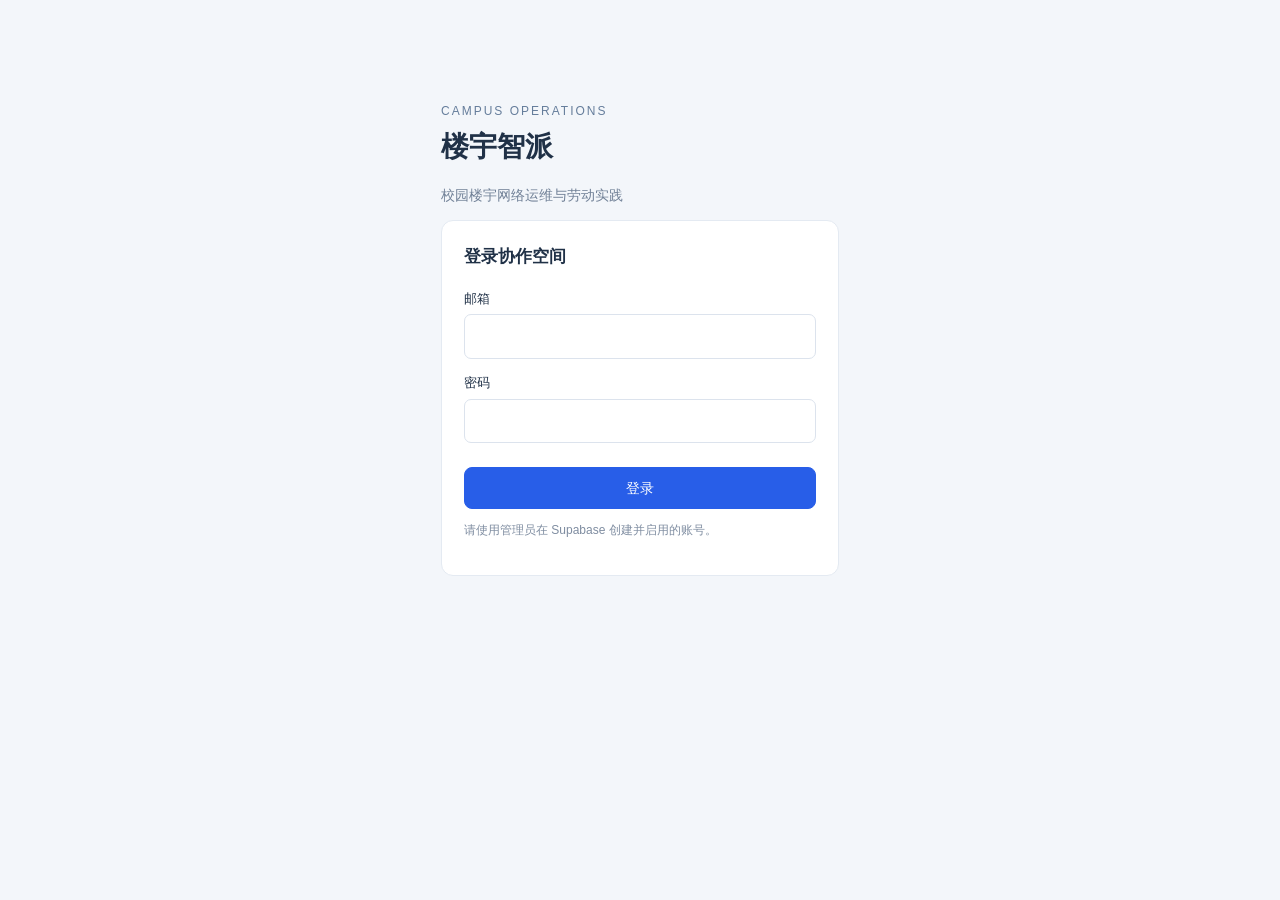
==== index.html @ e805083b "Add files via upload" ====
<!doctype html><html lang="zh-CN"><head><meta charset="utf-8"><meta name="viewport" content="width=device-width,initial-scale=1"><title>楼宇智派</title><meta http-equiv="refresh" content="0;url=./public/"></head><body><p><a href="./public/">进入楼宇智派</a></p></body></html>
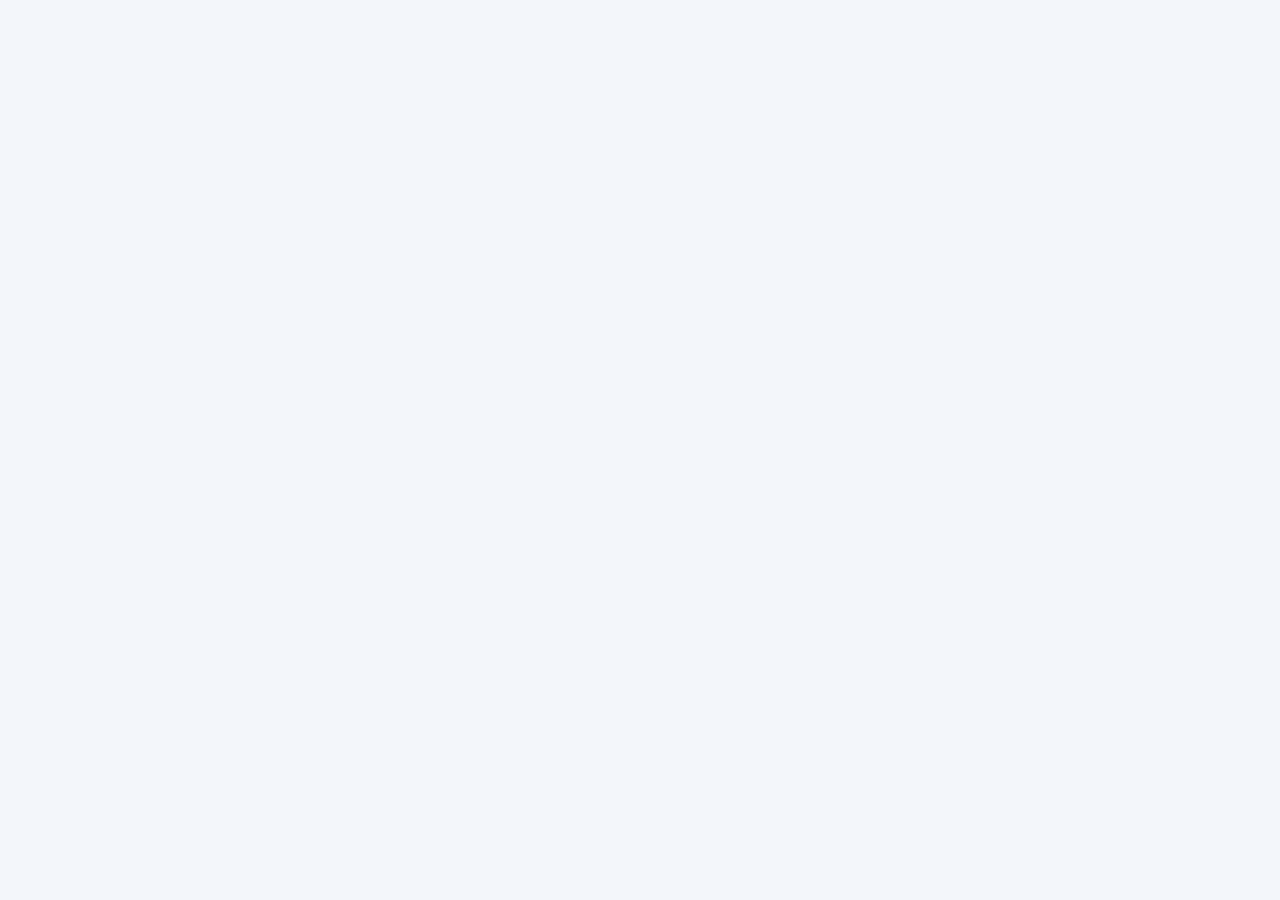
==== commit b58b8c1c: "Add files via upload" ====
--- a/index.html
+++ b/index.html
@@ -1 +1,3 @@
-<!doctype html><html lang="zh-CN"><head><meta charset="utf-8"><meta name="viewport" content="width=device-width,initial-scale=1"><title>楼宇智派</title><meta http-equiv="refresh" content="0;url=./public/"></head><body><p><a href="./public/">进入楼宇智派</a></p></body></html>
+<!doctype html><html lang="zh-CN"><head><meta charset="utf-8"><meta name="viewport" content="width=device-width,initial-scale=1"><title>校园楼宇运维助手</title><link rel="stylesheet" href="./style.css?v=20261114-workflow-1"></head><body><div id="app"></div><dialog id="modal"></dialog><div id="toast" role="status"></div><script src="./config.js?v=20261030-gateway-1"></script><script src="./roster.js?v=20261109-roster-access-2"></script><script type="module" src="./app.js?v=20261114-workflow-1"></script></body></html>
+
+
--- a/style.css
+++ b/style.css
@@ -0,0 +1,30 @@
+*{box-sizing:border-box}body{margin:0;background:#f3f6fa;color:#203147;font:14px/1.6 "Segoe UI","Microsoft YaHei",sans-serif}button,input,select,textarea{font:inherit}button{cursor:pointer;border:1px solid #dce4ed;background:white;border-radius:8px;padding:9px 16px;color:inherit}button:hover{filter:brightness(.96)}button:disabled{opacity:.55;cursor:wait}.primary{background:#285ee8;color:white;border-color:#285ee8}aside{position:fixed;inset:0 auto 0 0;width:222px;background:#13243c;color:#b5c4d9;padding:30px 18px;display:flex;flex-direction:column}aside h2{color:white;margin:0;font-size:24px;letter-spacing:2px}aside small{color:#8398b4}nav{margin-top:40px;display:grid;gap:8px}nav button{text-align:left;background:none;border:0;color:#b5c4d9;padding:12px 16px}nav button.active{background:#2a5ce0;color:white}aside footer{margin-top:auto;padding:16px 10px;border-top:1px solid #2a3a51}.workspace{margin-left:222px}header{background:white;border-bottom:1px solid #e5eaf1;padding:18px 36px;display:flex;align-items:center;justify-content:space-between;gap:16px}header .actions{display:flex;gap:8px;align-items:center}main{max-width:1450px;margin:auto;padding:30px 36px}.eyebrow{color:#657d9b;font-size:12px;letter-spacing:2px}h1{font-size:28px;margin:4px 0 8px}h2{font-size:17px;margin:0 0 18px}p{color:#718197}.topline{display:flex;justify-content:space-between;align-items:center;gap:16px;margin-bottom:24px}.banner{background:#e8efff;color:#31549a;border:1px solid #d7e3ff;padding:10px 16px;border-radius:8px;margin-bottom:24px}.stats{display:grid;grid-template-columns:repeat(4,1fr);gap:18px;margin-bottom:24px}.stat,.card{background:white;border:1px solid #e4eaf2;border-radius:12px;padding:22px}.stat small{color:#718197}.stat strong{display:block;font-size:32px;margin:7px 0}.stat span{color:#39886a;font-size:12px}.grid{display:grid;grid-template-columns:1.8fr 1fr;gap:22px}.card{margin-bottom:22px}.row{display:flex;align-items:center;justify-content:space-between;gap:12px;padding:15px 0;border-bottom:1px solid #edf1f6}.row:last-child{border:0}.row strong{display:block}.muted{color:#7f8da1;font-size:12px}.badge{font-size:12px;padding:3px 9px;background:#edf2ff;color:#4166c1;border-radius:5px;white-space:nowrap}.badge.done{background:#e6f6ee;color:#278160}.badge.warn{background:#fff2e3;color:#b57524}.toolbar{display:flex;gap:12px;margin-bottom:20px}input,select,textarea{width:100%;padding:10px 12px;border:1px solid #dce3ed;border-radius:7px;background:white;color:#203147}input:focus,select:focus,textarea:focus{outline:2px solid #a9bfff}label{display:block;margin:14px 0 5px;font-size:13px}textarea{min-height:95px;resize:vertical}table{width:100%;border-collapse:collapse;text-align:left}th{background:#f7f9fc;color:#77869b;font-size:12px;font-weight:500}th,td{padding:14px 12px;border-bottom:1px solid #edf1f6}.table-wrap{overflow:auto}.progress{height:7px;background:#eef2f7;border-radius:9px;margin:9px 0 18px;overflow:hidden}.progress i{display:block;height:100%;background:#4275ed}.empty{text-align:center;padding:40px;color:#8896a9}dialog{border:0;border-radius:14px;width:min(540px,94vw);padding:28px;box-shadow:0 20px 80px #13243c33}dialog::backdrop{background:#14233b66}.dialog-head{display:flex;justify-content:space-between;align-items:center}.form-actions{display:flex;justify-content:flex-end;gap:10px;margin-top:24px}#toast{position:fixed;bottom:30px;left:50%;transform:translateX(-50%);background:#203147;color:white;padding:12px 22px;border-radius:9px;display:none;z-index:10}.notice{white-space:pre-wrap}.report{white-space:pre-wrap;line-height:2}.chips{display:flex;gap:8px;flex-wrap:wrap}.mobile-brand{display:none}a{color:#285ee8}.avatar{display:inline-grid;place-items:center;background:#e9effe;color:#315fce;border-radius:50%;width:34px;height:34px;margin-right:8px} @media(max-width:900px){aside{width:175px;padding:24px 12px}.workspace{margin-left:175px}main{padding:22px}.stats{grid-template-columns:repeat(2,1fr)}.grid{grid-template-columns:1fr}header{padding:15px 22px}.topline{align-items:flex-start}header .muted{display:none}}@media(max-width:600px){aside{position:static;width:100%;padding:16px}aside h2{font-size:20px}aside small,aside footer{display:none}nav{display:flex;overflow:auto;margin-top:12px;gap:4px}nav button{white-space:nowrap;padding:8px 12px}.workspace{margin:0}header{padding:12px 16px;font-size:12px}header .actions{flex-wrap:wrap;justify-content:flex-end}header button{padding:5px 9px}main{padding:20px 14px}h1{font-size:23px}.stat,.card{padding:16px}.stats{gap:10px}.stat strong{font-size:27px}.topline{flex-wrap:wrap}td,th{padding:12px 9px}.toolbar{flex-wrap:wrap}}
+
+.form-error{color:#a82929;white-space:pre-wrap}.form-error:empty{display:none}
+
+@media(max-width:600px){input,select,textarea{font-size:16px}}
+
+nav .nav-link{display:block;text-align:left;color:#b5c4d9;padding:12px 16px;border-radius:8px;text-decoration:none;white-space:nowrap}nav .nav-link:hover{background:#203650}nav .nav-link:focus-visible{outline:2px solid #a9bfff;outline-offset:2px}.assistant-entry{margin:16px 0}@media(max-width:600px){nav .nav-link{padding:8px 12px}}
+
+.roster-stats{grid-template-columns:repeat(3,minmax(0,1fr))}
+.roster-areas{margin-bottom:16px}
+.roster-areas button[aria-pressed="true"]{color:#2457cc;background:#eaf0ff;border-color:#a9bfff;font-weight:600}
+.roster-toolbar{display:grid;grid-template-columns:minmax(0,2fr) minmax(0,1fr)}
+.roster-group-heading{display:flex;align-items:center;gap:10px;margin-bottom:12px}
+.roster-group-heading h2{margin:0}.roster-group td{font-variant-numeric:tabular-nums}
+@media(min-width:601px){aside nav{min-height:0;overflow-y:auto}aside footer{flex-shrink:0}}
+@media(max-width:600px){.roster-stats{gap:8px}.roster-stats .stat{padding:12px 10px}.roster-stats .stat span{display:none}.roster-toolbar{grid-template-columns:1fr}.roster-group{padding:12px}}
+
+#presence-form button, #dispatch-form button { margin-top: 16px; }
+#available-only { width: auto; }
+#presence-results { margin-top: 12px; }
+
+@media(min-width:601px){aside{overflow-y:auto}aside h2{font-size:19px;letter-spacing:0}aside nav{margin-top:20px;gap:4px}aside nav button{padding-block:8px}}
+.task-actions { display: flex; flex-wrap: wrap; gap: 8px; }
+.assignment-alert { margin-bottom: 22px; padding: 14px 18px; border: 1px solid #9ab4fa; border-radius: 10px; background: #e7efff; color: #183985; }
+.assignment-alert .row { padding: 9px 0; border-color: #c9d8fb; }
+.assignment-alert .row:last-child { padding-bottom: 0; }
+.assignment-alert button { white-space: nowrap; }
+.archive-group { margin-top: 20px; }
+.archive-group h2 { margin-bottom: 4px; }
+.archive-group .row > span { flex-shrink: 0; }
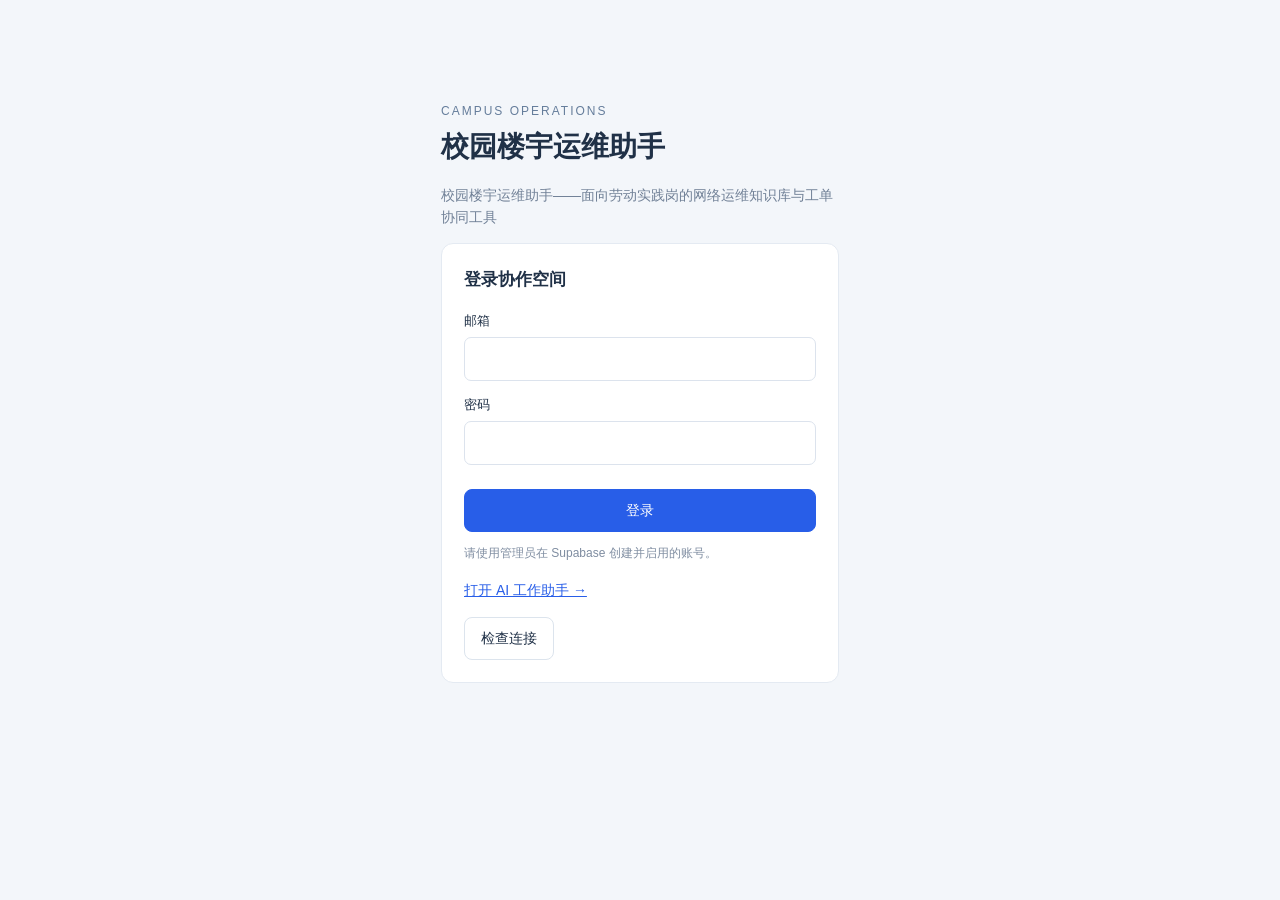
==== commit 834a4e0c: "Add files via upload" ====
--- a/index.html
+++ b/index.html
@@ -1,3 +1 @@
-<!doctype html><html lang="zh-CN"><head><meta charset="utf-8"><meta name="viewport" content="width=device-width,initial-scale=1"><title>校园楼宇运维助手</title><link rel="stylesheet" href="./style.css?v=20261114-workflow-1"></head><body><div id="app"></div><dialog id="modal"></dialog><div id="toast" role="status"></div><script src="./config.js?v=20261030-gateway-1"></script><script src="./roster.js?v=20261109-roster-access-2"></script><script type="module" src="./app.js?v=20261114-workflow-1"></script></body></html>
-
-
+<!doctype html><html lang="zh-CN"><head><meta charset="utf-8"><meta name="viewport" content="width=device-width,initial-scale=1"><title>校园楼宇运维助手</title><meta http-equiv="refresh" content="0;url=./public/"></head><body><p><a href="./public/">进入校园楼宇运维助手</a></p></body></html>
